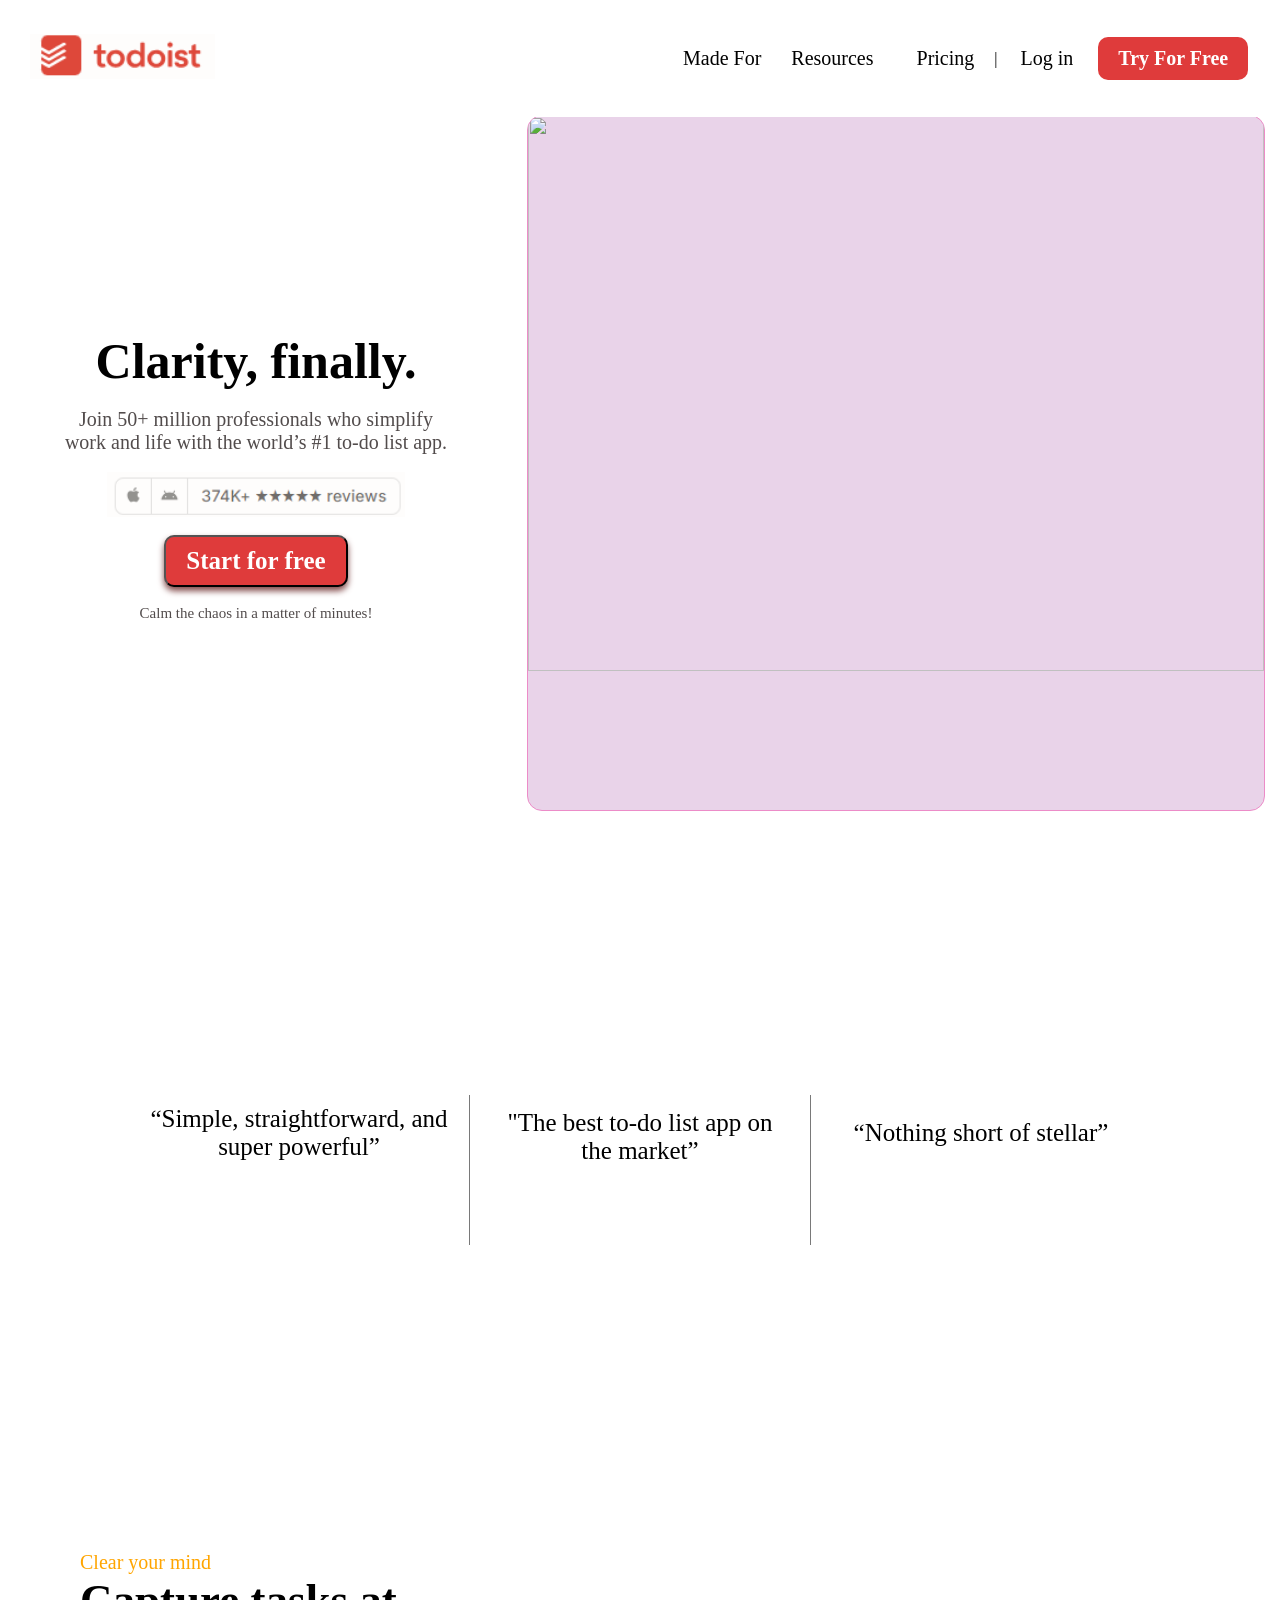
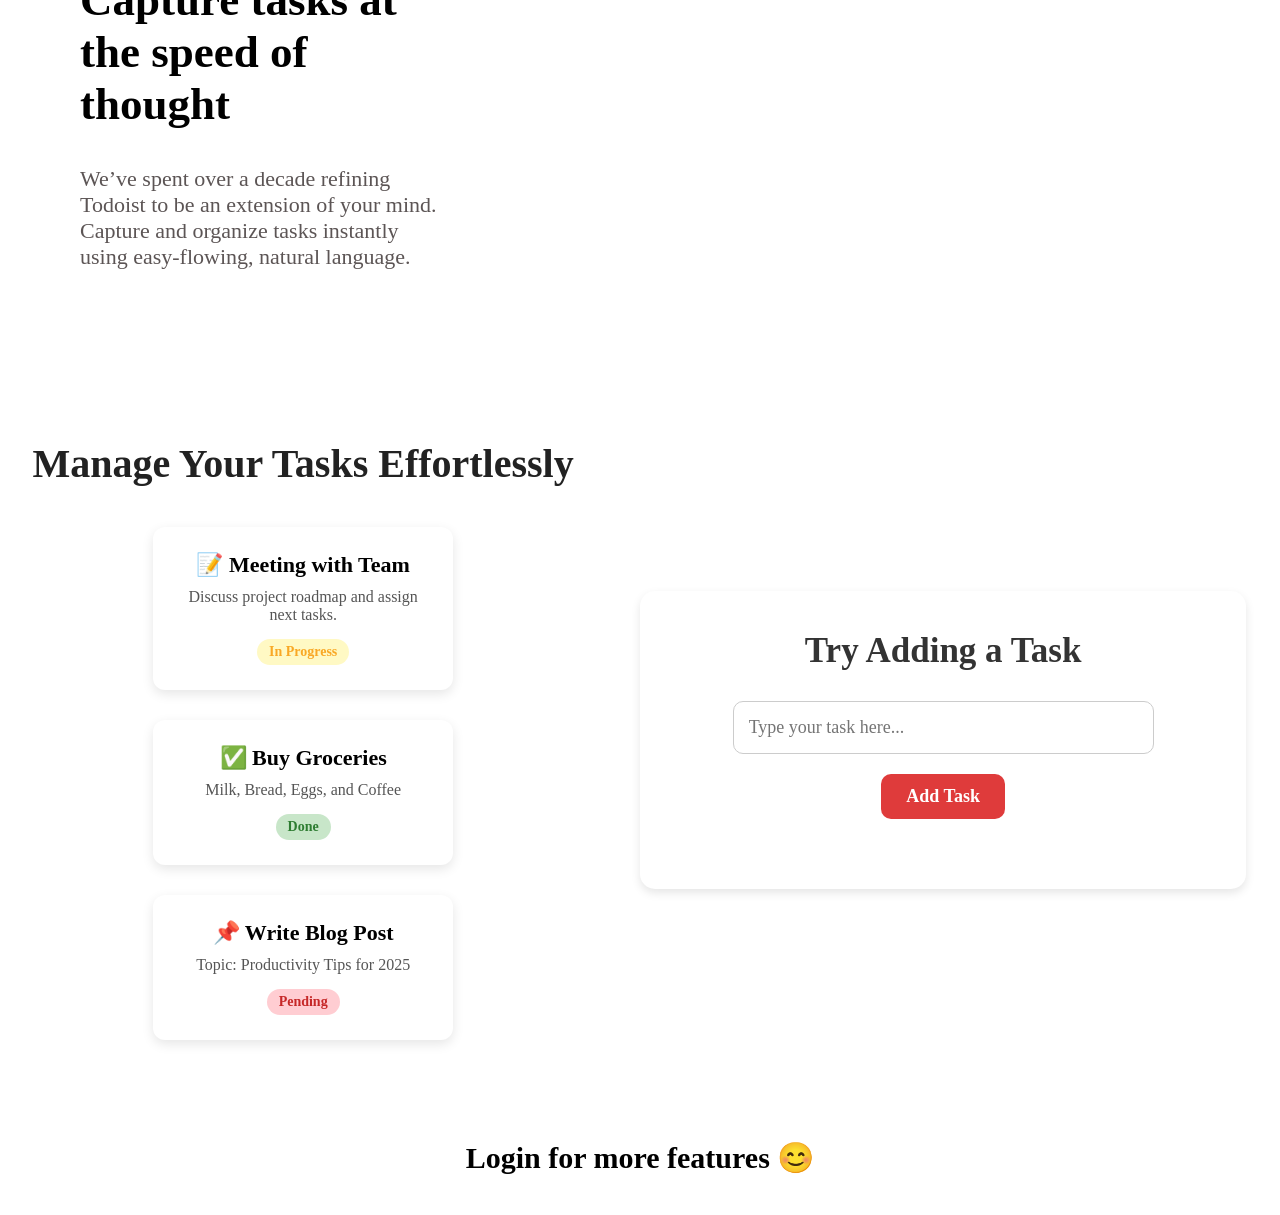
==== frontend/index.html @ b79b5ca9 "Initial commit - organized folder structure" ====
<!DOCTYPE html>
<html lang="en">
<head>
  <meta charset="UTF-8" />
  <meta name="viewport" content="width=device-width, initial-scale=1.0"/>
  <title>Todoist Website</title>
  <link rel="stylesheet" href="style.css">
  <script defer src="script.js"></script>
  <link href="https://cdn.jsdelivr.net/npm/remixicon@4.5.0/fonts/remixicon.css" rel="stylesheet"/>
</head>
<body>
  <div id="main">
    <div id="header">
      <div id="logo1">
        <a href="http://127.0.0.1:5500/website3/">
          <img src="img1.png" alt="Logo"/>
        </a>
      </div>
      <div id="info">
        <div class="menu-item">
          <div class="dropdown-toggle">
            <span class="text0">Made For</span>
            <i class="ri-arrow-down-s-line"></i>
          </div>
          <div class="options" id="dropdownMenu">
            <a href="https://example.com/Task Management"><i class="ri-checkbox-circle-line"></i>Task Management</a>
            <a href="https://example.com/Project Management"><i class="ri-file-list-line"></i>Project Management</a>
            <a href="https://example.com/Time management"><i class="ri-alarm-line"></i>Time management</a>
            <a href="https://example.com/Team Work"><i class="ri-group-line"></i>Team Work</a>
          </div>
        </div>
        <div class="menu-item">
          <div class="dropdown-toggle">
            <span class="text0">Resources</span>
            <i class="ri-arrow-down-s-line"></i>
          </div>
          <div class="options" id=""dropdownMenu>
            <a href="https://example.com/Integrations"><i class="ri-plug-2-line"></i></i>Integrations</a>
            <a href="https://example.com/Templates"><i class="ri-file-2-line"></i>Templates</a>
            <a href="https://example.com/Getting started"><i class="ri-flashlight-line"></i>Getting started</a>
            <a href="https://example.com/Help centre"><i class="ri-questionnaire-fill"></i>Help centre</a>
            <a href="https://example.com/Productivity methods +Quiz"><i class="ri-question-mark"></i>Productivity methods +Quiz</a>
            <a href="https://example.com/nspiration Hubs"><i class="ri-lightbulb-line"></i>nspiration Hubs</a>
            <a href="https://example.com/Downloads"><i class="ri-download-2-line"></i>Downloads</a>
          </div>
        </div>
        <div class="about" ><a href="Pricing">Pricing</a></div>
      </div>
      <span>   |     </span>
      <div class="about"><a href="login">Log in</a></div>
      <div class="start"><a href="try for free">Try For Free</a></div>
    </div>
    <div id="Fakeheader"></div>
    <div id="page1">
      <div id="div1" class="first"> 
        <br><br><br>
      <p style="font-size: 50px;font-weight: bold;">Clarity, finally.</p><br>
      <p style="font-size: 20px;font-weight: normal;color: rgb(82, 76, 76);">Join 50+ million professionals who simplify <br>work and life with the world’s #1 to-do list app.</p><br>
      <img src="img2.png" alt=""><br>
      <button id="button" class="start"><a href="link5">Start for free</a></button><br>
      <p style="font-size: 15px;font-weight: normal;color:rgb(82, 76, 76); ;">Calm the chaos in a matter of minutes!</p>
      </div>
      <div id="div2" class="first">
        <img src="https://res.cloudinary.com/imagist/image/fetch/q_auto,f_auto,c_scale,w_1536/https%3A%2F%2Fwww.todoist.com%2Fstatic%2Fhome-teams%2Fintro%2Fwide%2Fheaderui.en.png" alt="">
      </div>
    </div>
    <div id="page2">
      <div id="div3" class="second">
        <p class="text">“Simple, straightforward,
          and super powerful”</p><br><br><br>
        <img src="https://res.cloudinary.com/imagist/image/upload/h_114,e_colorize,o_48,co_rgb:17150f7a/v1715868560/the-verge_gdh1dw.png" alt="">
      </div>
      <div class="divider"></div>
      <div id="div4" class="second">
        <p class="text"><br>"The best to-do list app
          on the market”</p><br><br><br>
          <img src="https://res.cloudinary.com/imagist/image/upload/h_114,e_colorize,o_48,co_rgb:17150f7a/v1715868560/pc-mag_ak9mna.png" alt="">
      </div>
      <div class="divider"></div>
      <div id="div5" class="second">
        <p class="text">“Nothing short of stellar”</p><br><br><br>
        <img src="https://res.cloudinary.com/imagist/image/upload/h_114,e_colorize,o_48,co_rgb:17150f7a/v1715868560/techradar_qt0nt6.png" alt="">
      </div>
    </div>
    <div id="page3">
      <div id="div6" class="third">
        <p id="text1">Clear your mind</p>
        <p id="text2">Capture tasks at the speed of thought</p> <br><br>
        <p id="text3">We’ve spent over a decade refining Todoist to be an extension of your mind. Capture and organize tasks instantly using easy-flowing, natural language.</p>
      </div>
      <div id="div7" class="third">
        <div class="video-container" onmouseover="showControls()" onmouseout="hideControls()">
          <video id="myVideo" width="600" height="auto" autoplay muted>
            <source src="video4.mp4" type="video/mp4">
            Your browser does not support the video tag.
          </video>
          <div class="controls-overlay" id="controls">
            <button id="playBtn" onclick="playVideo()" style="font-size: 30px;">Play</button>
            <button id="pauseBtn" onclick="pauseVideo()" style="font-size: 30px;">Pause</button>
            <button id="replayBtn" onclick="replayVideo()" style="font-size: 30px;">Replay</button>
          </div>
        </div>
      </div> 
    </div>
    <div id="page4">
      <div class="task-section">
        <h2 class="task-title">Manage Your Tasks Effortlessly</h2>
        <div class="task-board">
          <div class="task-card">
            <h3>📝 Meeting with Team</h3>
            <p>Discuss project roadmap and assign next tasks.</p>
            <span class="tag in-progress">In Progress</span>
          </div>
          <div class="task-card">
            <h3>✅ Buy Groceries</h3>
            <p>Milk, Bread, Eggs, and Coffee</p>
            <span class="tag done">Done</span>
          </div>
          <div class="task-card">
            <h3>📌 Write Blog Post</h3>
            <p>Topic: Productivity Tips for 2025</p>
            <span class="tag pending">Pending</span>
          </div>
        </div>
      </div>
      <div id="page5">
        <div class="demo-box">
          <h2>Try Adding a Task</h2>
          <input type="text" id="liveTaskInput" placeholder="Type your task here..." />
          <button id="liveAddTaskBtn">Add Task</button>
          <div id="liveTaskList"></div>
        </div>
      </div> 
    </div>
    <div style="display: flex; justify-content: center; align-items: center; padding: 40px;">
      <h3 style="font-size: 36px; text-align: center;font-size:30px;">Login for more features 😊</h3>
    </div> 
</body>
</html>
---- frontend/style.css ----
* {
    margin: 0;
    padding: 0;
    box-sizing: border-box;
    font-family:'Gill Sans';
  }
  html, body {
    height: 100%;
    width: 100%;
  }
  #main {
    height: 100%;
    width: 100%;
  }
  #header {
    height: 13%;
    width: 100%;
    position: fixed;
    background-color: white;
    display: flex;
    align-items: center;
    z-index: 10;
  }
  #info {
    display: flex;
    justify-content: space-between;
    align-items: center;
    padding: 10px;
    font-size: 18px;
    margin-left: 35%;
    gap: 5px;
  }
  #logo1 {
    margin-left: 30px;
  }
  #logo1 img {
    height: 45px;
    width: auto;
  }
  #fakeHeader {
    height: 10%;
    width: 100%;
  }
  #page1 {
    height: 100%;
    width: 100%;
    display:flex;
    align-items: center;
    justify-content: center;
  }
  .text0{
    font-size: 20px;
    border-radius: 10px;
  }
  .dropdown-toggle {
    display: flex;
    align-items: center;
    gap: 5px;
    padding: 10px;
    border-radius: 6px;
    cursor: pointer;
    transition: background 0.2s;
  }
  .dropdown-toggle:hover {
    background-color: #f2f2f2;
  }
  .options {
    display: none;
    position: absolute;
    background-color: white;
    box-shadow: 0px 4px 8px rgba(0, 0, 0, 0.1);
    top: 100%; 
    left: 0;
    border-radius: 5px;
    outline: 1px solid rgb(196, 186, 186);
    z-index: 1;
    min-width: 350px;
  }
  .options a {
    display:block;
    padding: 10px 15px;
    color: #333;
    margin: 10px;
    text-decoration: none;
    font-size: 15px;
  }
  .options a:hover {
    background-color: #f2f2f2;
    border-radius: 5px;
  }
  .menu-item:hover .options {
    display: block;
  }
   .menu-item {
    position: relative;
    display: flex;
    flex-direction: column;
    align-items: flex-start;
  }
  .start{
    font-weight: bold;
    padding: 10px 20px;
    background-color: rgb(223, 59, 59);
    margin-left: 15px;
    border-radius: 10px;
    font-size: 20px;

  }
  .start a{
    text-decoration: none;
    color: white;
    font-weight: bold;
  }
  .start:hover{
    background-color: rgb(175, 33, 33);
  }
  .about {
    margin-left: 13px;
    padding:10px;
    font-size: 20px;
    border-radius: 5px;
  }
  .about a {
    text-decoration: none;
    color: black;
  }
  .about:hover{
    background-color: #f2f2f2;
  }
  #div1{
    color:black;
    display: flex;
    justify-content: center;  
    align-items: center;    
    text-align: center;  
    flex-direction: column;        
    height: 100%;
    width: 40%;
  }
  #div1 img{
    height:45px;
    width:auto;
  }
  #div2 {
    height: 100%;
    width: 60%;
    padding:15px;
    padding-bottom: 15px;
  }
  .first{
    height: 100%;
    width: 50%;
  }
  #button {
    font-size: 28px;
    margin-right: 15px;
    box-shadow: 0 4px 6px rgb(131, 75, 75);
    transition: transform 0.2s ease, box-shadow 0.2s ease;
    font-size: 25px;
  }
  #button:hover {
    transform: translateY(-5px); /* Moves up a little */
    box-shadow: 0 8px 12px rgb(172, 102, 102) /* Deeper shadow */
  }
  #button:active {
    transform: translateY(2px); /* Moves DOWN when clicked */
    box-shadow: 0 2px 4px rgb(206, 120, 120) /* Smaller shadow */
  }
  #div2 img{
    height:80%;
    width: 100%;
    display: flex;
    justify-content: center;  
    align-items: center;
    margin-top: 100px;
    border: 0.1px solid #ec8cc8;     
   border-radius: 15px;        
    display: inline-block; 
    background-color: rgb(233, 211, 233);
  }
  #page2 {
    height: 60%;
    width: 100%;
    display:flex;
    align-items: center;
    justify-content: center;
    background-image: url(https://res.cloudinary.com/imagist/image/fetch/q_auto,f_auto,c_scale,w_1536/https%3A%2F%2Fwww.todoist.com%2Fstatic%2Fhome%2Fcustomer-logos-bg%402x.png);
    background-position: 30%center;
  }
  .second { 
    height:300px;
    width:300px;
    display:flex;
    align-items: center;
    justify-content: center;
    text-align: center;
    margin: 20px;
    flex-direction: column;
  }
  .divider{
    height :150px;
    width:1px;
    background-color: #797979;
  }
  .text {
    font-size: 25px;
    font-family:Cambria, Cochin, Georgia, Times, 'Times New Roman', serif;
  }
  #div3 img{
    height:20px;
    width:auto;
  }
  #div4 img{
    height:40px;
    width:auto;
  }
  #div5 img{
    height:20px;
    width:auto;
  }
   #page3 {
    height: 60%;
    width: 100%;
    display:flex;
    align-items: center;
    justify-content: center;
  }
  .third { 
      height:600px;
      width: 600px;
      display:flex;
      justify-content: center;
      margin: 80px;
      flex-direction:column; 
    } 
  .video-container {
    position: relative;
    display: inline-block;
  }
  .controls-overlay {
    position: absolute;
    bottom: 40%;
    left: 43%;
    display: none;
    gap: 10px;
    z-index: 1;
  }
  .controls-overlay button {
    padding: 5px 10px;
    background-color: rgba(117, 109, 109, 0.8);
    border: none;
    cursor: pointer;
    border-radius: 4px;
    color: white;
    border-radius: 10px;
    font-size: medium;
  }
  #text1 {
    color: orange;
    font-size: 20px;
  }
  #text2 {
    font-size: 45px;
    font-weight: bold;
  }
  #text3 {
    font-size: 22px;
    color:rgb(92, 85, 85);
  }

  #page4 {
    height: 80%;
    width: 100%;
    display:flex;
    align-items: center;
    justify-content: center;
  }
  .task-section {
    width: 90%;
    max-width: 1200px;
    text-align: center;
  }
  .task-title {
    font-size: 40px;
    margin-bottom: 40px;
    color: #222;
  }
  .task-board {
    display: flex;
    flex-wrap: wrap;
    justify-content: center;
    gap: 30px;
  }
  .task-card {
    background-color: white;
    padding: 25px;
    width: 300px;
    box-shadow: 0 4px 12px rgba(0,0,0,0.1);
    border-radius: 12px;
    transition: transform 0.2s, box-shadow 0.2s;
  }
  .task-card:hover {
    transform: translateY(-5px);
    box-shadow: 0 8px 16px rgba(0,0,0,0.15);
  }
  .task-card h3 {
    margin-bottom: 10px;
    font-size: 22px;
  }
  .task-card p {
    color: #555;
    font-size: 16px;
    margin-bottom: 15px;
  }
  .tag {
    display: inline-block;
    padding: 5px 12px;
    border-radius: 20px;
    font-size: 14px;
    font-weight: bold;
  }
  .tag.done {
    background-color: #c8e6c9;
    color: #2e7d32;
  } 
  .tag.in-progress {
    background-color: #fff9c4;
    color: #f9a825;
  }
  .tag.pending {
    background-color: #ffcdd2;
    color: #c62828;
  }

  #page5 {
    height: 80%;
    width: 100%;
    bottom: 30px;
    display:flex;
    align-items: center;
    justify-content: center;
  }
  
  .demo-box {
    width: 90%;
    max-width: 700px;
    background-color: white;
    padding: 40px;
    border-radius: 15px;
    box-shadow: 0 4px 10px rgba(0,0,0,0.1);
    text-align: center;
  }
  
  .demo-box h2 {
    font-size: 35px;
    margin-bottom: 30px;
    color: #333;
  }
  
  #liveTaskInput {
    width: 80%;
    padding: 15px;
    font-size: 18px;
    border: 1px solid #ccc;
    border-radius: 10px;
    margin-bottom: 20px;
  }
  
  #liveAddTaskBtn {
    padding: 12px 25px;
    background-color: rgb(223, 59, 59);
    color: white;
    font-size: 18px;
    font-weight: bold;
    border: none;
    border-radius: 10px;
    cursor: pointer;
    transition: background 0.3s;
  }
  
  #liveAddTaskBtn:hover {
    background-color: rgb(175, 33, 33);
  }
  
  #liveTaskList {
    margin-top: 30px;
    text-align: left;
  }
  
  .live-task-item {
    padding: 15px;
    background-color: #f0f0f0;
    border-left: 5px solid #d9534f;
    border-radius: 10px;
    margin-bottom: 10px;
    font-size: 18px;
  }
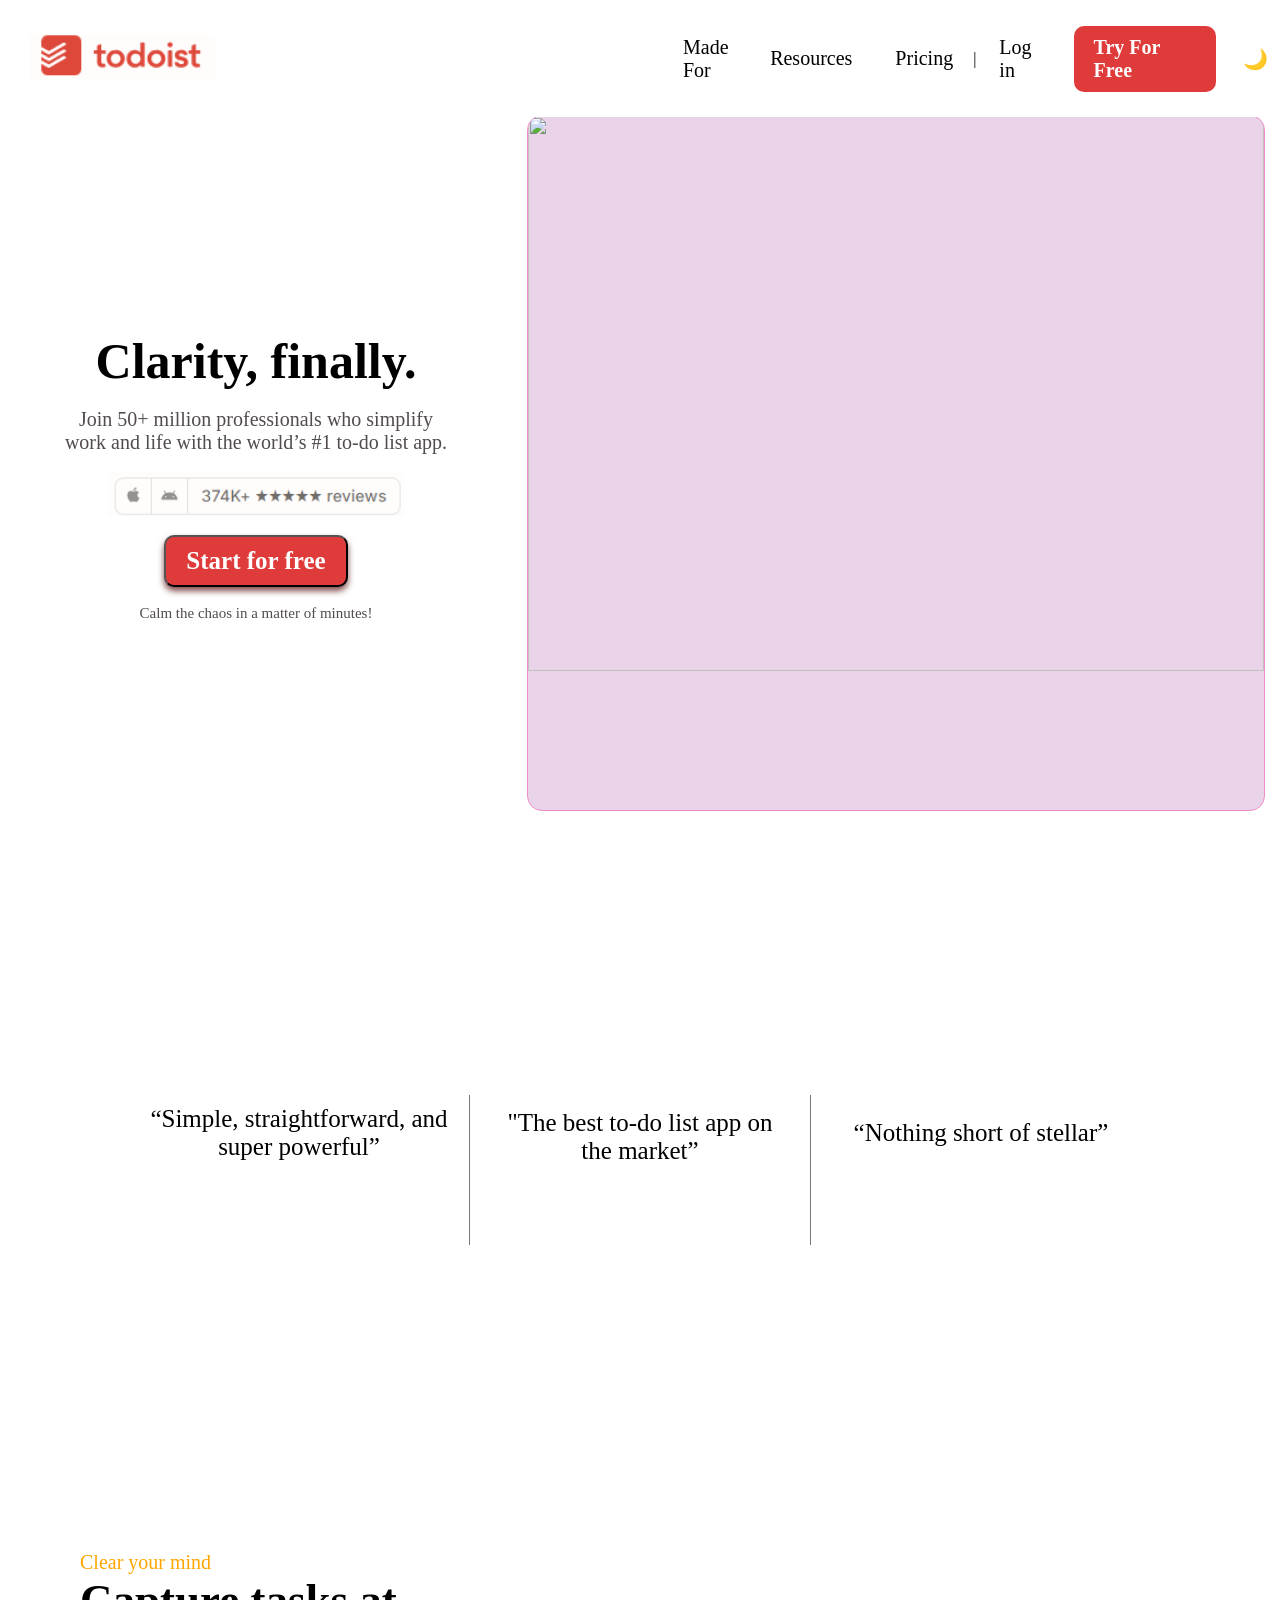
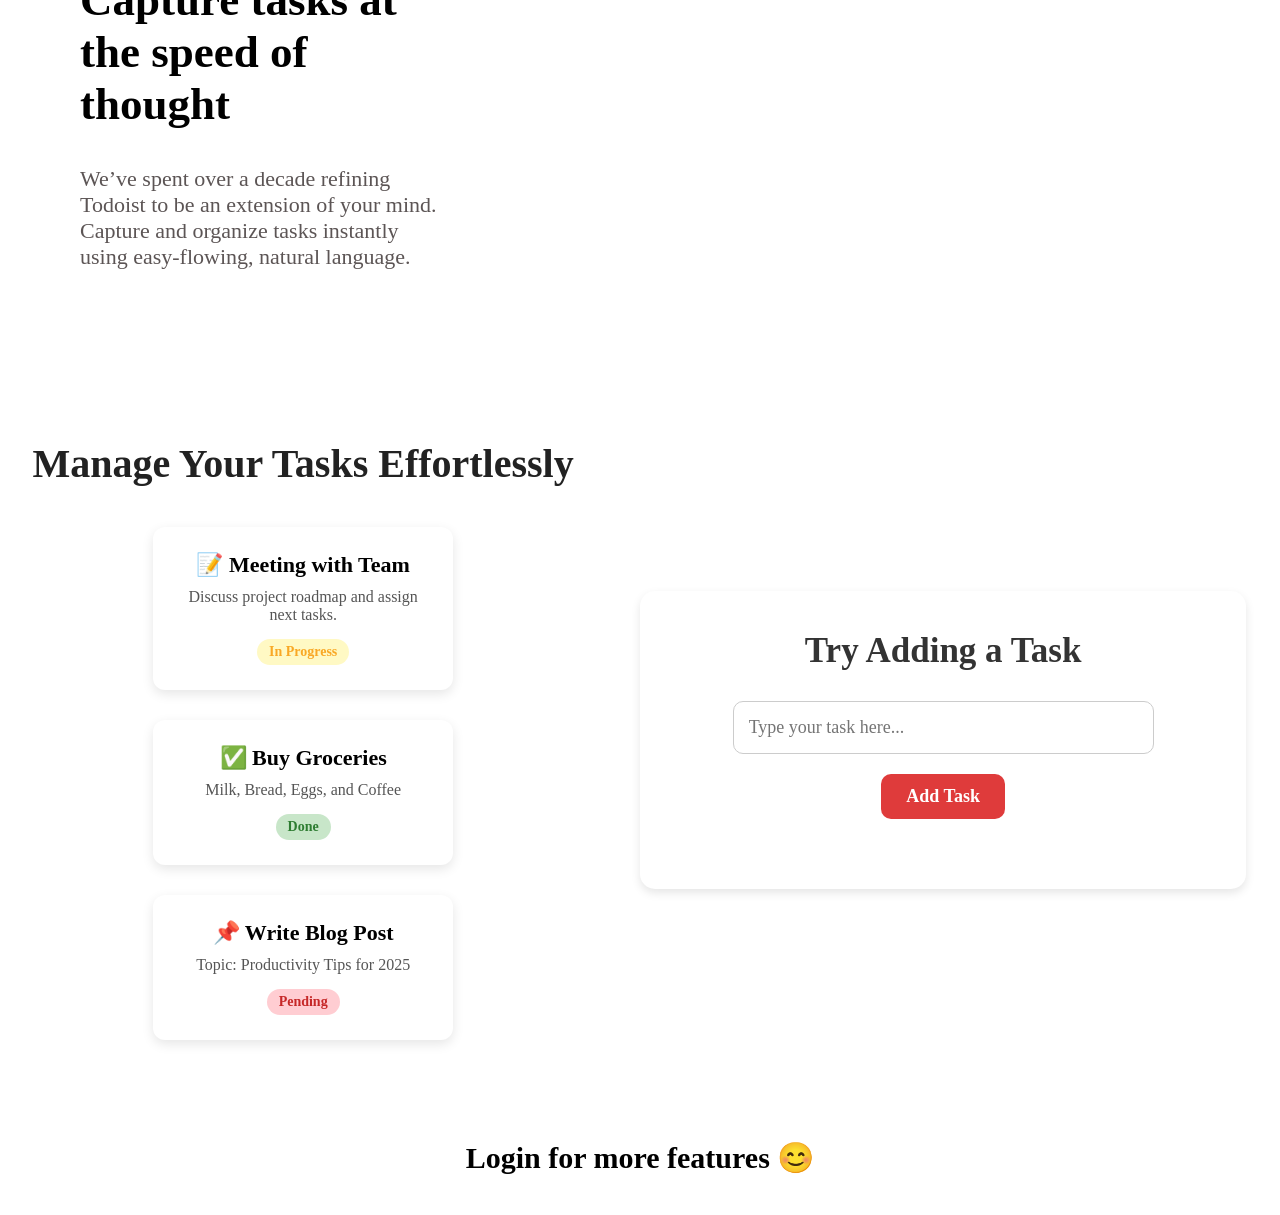
==== commit 272a74d0: "add dark mode toggle button" ====
--- a/frontend/index.html
+++ b/frontend/index.html
@@ -34,7 +34,7 @@
             <span class="text0">Resources</span>
             <i class="ri-arrow-down-s-line"></i>
           </div>
-          <div class="options" id=""dropdownMenu>
+          <div class="options" id="dropdownMenu">
             <a href="https://example.com/Integrations"><i class="ri-plug-2-line"></i></i>Integrations</a>
             <a href="https://example.com/Templates"><i class="ri-file-2-line"></i>Templates</a>
             <a href="https://example.com/Getting started"><i class="ri-flashlight-line"></i>Getting started</a>
@@ -49,8 +49,9 @@
       <span>   |     </span>
       <div class="about"><a href="login">Log in</a></div>
       <div class="start"><a href="try for free">Try For Free</a></div>
+      <button id="darkModeBtn">🌙</button>
     </div>
-    <div id="Fakeheader"></div>
+    <div id="fakeheader"></div>
     <div id="page1">
       <div id="div1" class="first"> 
         <br><br><br>
@@ -135,5 +136,6 @@
     <div style="display: flex; justify-content: center; align-items: center; padding: 40px;">
       <h3 style="font-size: 36px; text-align: center;font-size:30px;">Login for more features 😊</h3>
     </div> 
+    </div>
 </body>
 </html>
--- a/frontend/style.css
+++ b/frontend/style.css
@@ -397,6 +397,114 @@
   }
   
 
-
-
-  
+  @media (max-width: 768px) {
+  #header {
+    flex-wrap: wrap;
+    height: auto;
+    padding: 10px;
+  }
+
+  #info {
+    margin-left: 0;
+    flex-wrap: wrap;
+    font-size: 14px;
+  }
+
+  #page1 {
+    flex-direction: column;
+    height: auto;
+    padding-top: 100px;
+  }
+
+  #div1, #div2 {
+    width: 100%;
+    text-align: center;
+  }
+
+  #div2 img {
+    margin-top: 20px;
+    width: 100%;
+  }
+
+  #page2 {
+    flex-direction: column;
+    height: auto;
+    padding: 20px;
+  }
+
+  .divider {
+    height: 1px;
+    width: 80%;
+  }
+
+  #page3 {
+    flex-direction: column;
+    height: auto;
+  }
+
+  .third {
+    width: 90%;
+    margin: 20px auto;
+  }
+
+  #myVideo {
+    width: 100%;
+  }
+
+  .task-board {
+    flex-direction: column;
+    align-items: center;
+  }
+}
+
+#darkModeBtn {
+  margin-left: 15px;
+  padding: 8px 12px;
+  border-radius: 50%;
+  border: none;
+  font-size: 20px;
+  cursor: pointer;
+  background-color: transparent;
+}
+
+body.dark {
+  background-color: #1a1a2e;
+  color: white;
+}
+
+body.dark #header {
+  background-color: #16213e;
+}
+
+body.dark #page2 {
+  background-color: #16213e;
+}
+
+body.dark #page3 {
+  background-color: #1a1a2e;
+}
+
+body.dark #page4 {
+  background-color: #1a1a2e;
+}
+
+body.dark .task-card {
+  background-color: #16213e;
+  color: white;
+}
+
+body.dark .demo-box {
+  background-color: #16213e;
+  color: white;
+}
+
+body.dark .about a {
+  color: white;
+}
+
+body.dark .text0 {
+  color: white;
+}
+
+
+  
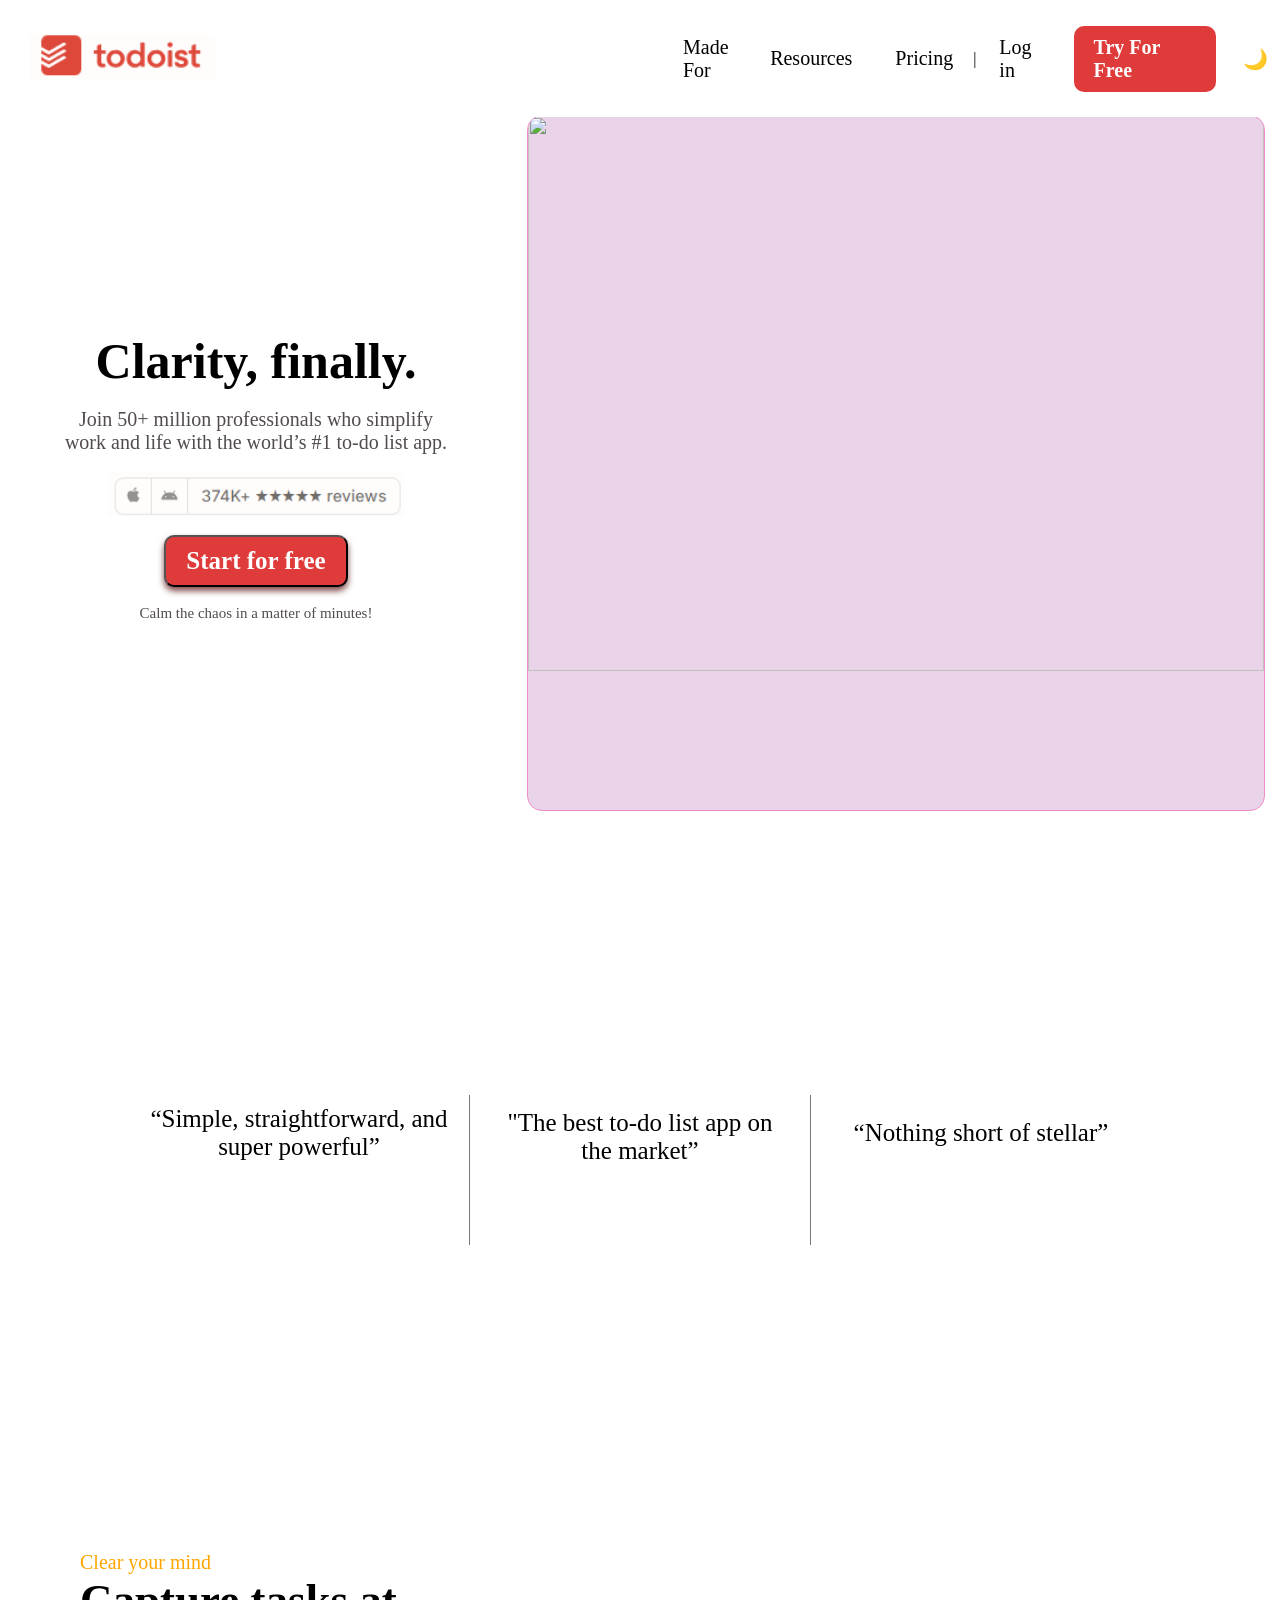
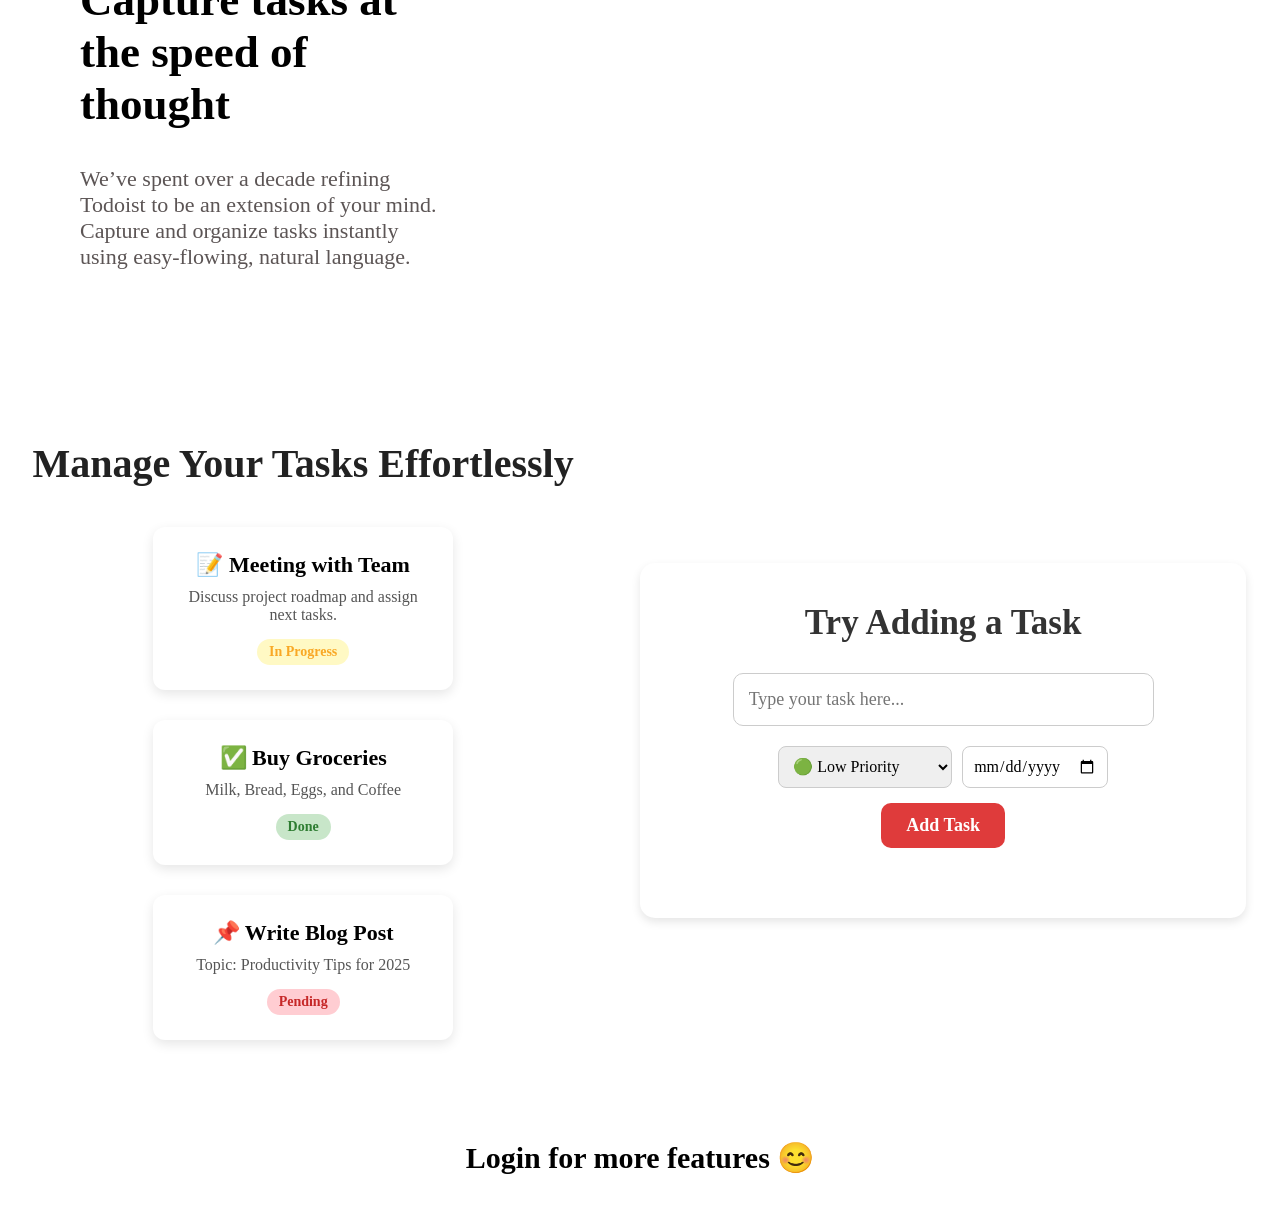
==== commit d772c37c: "add task priority and due date" ====
--- a/frontend/index.html
+++ b/frontend/index.html
@@ -128,7 +128,15 @@
         <div class="demo-box">
           <h2>Try Adding a Task</h2>
           <input type="text" id="liveTaskInput" placeholder="Type your task here..." />
-          <button id="liveAddTaskBtn">Add Task</button>
+            <div style="display:flex; gap:10px; justify-content:center; margin-bottom:15px; flex-wrap:wrap;">
+              <select id="prioritySelect">
+                <option value="low">🟢 Low Priority</option>
+                <option value="medium">🟡 Medium Priority</option>
+                <option value="high">🔴 High Priority</option>
+              </select>
+              <input type="date" id="dueDateInput" />
+            </div>
+<button id="liveAddTaskBtn">Add Task</button>
           <div id="liveTaskList"></div>
         </div>
       </div> 
--- a/frontend/style.css
+++ b/frontend/style.css
@@ -507,4 +507,81 @@
 }
 
 
-  
+/* Dark mode text fixes */
+body.dark #div1 p {
+  color: #e0e0e0 !important;
+}
+
+body.dark .task-title {
+  color: #e0e0e0;
+}
+
+body.dark .task-card h3 {
+  color: white;
+}
+
+body.dark .task-card p {
+  color: #b0b0b0;
+}
+
+body.dark .demo-box h2 {
+  color: #e0e0e0;
+}
+
+body.dark #liveTaskInput {
+  background-color: #0f3460;
+  color: white;
+  border-color: #444;
+}
+
+body.dark .live-task-item {
+  background-color: #0f3460;
+  color: white;
+}
+
+body.dark #text2 {
+  color: white;
+}
+
+body.dark #text3 {
+  color: #b0b0b0;
+}
+
+body.dark .options {
+  background-color: #16213e;
+}
+
+body.dark .options a {
+  color: #e0e0e0;
+}
+
+body.dark .dropdown-toggle:hover {
+  background-color: #0f3460;
+}
+
+#prioritySelect, #dueDateInput {
+  padding: 10px;
+  border-radius: 8px;
+  border: 1px solid #ccc;
+  font-size: 16px;
+  cursor: pointer;
+}
+
+body.dark #prioritySelect,
+body.dark #dueDateInput {
+  background-color: #0f3460;
+  color: white;
+  border-color: #444;
+}
+
+.priority-high { border-left: 5px solid red; }
+.priority-medium { border-left: 5px solid orange; }
+.priority-low { border-left: 5px solid green; }
+
+.task-meta {
+  font-size: 13px;
+  color: #888;
+  margin-top: 4px;
+}
+
+  
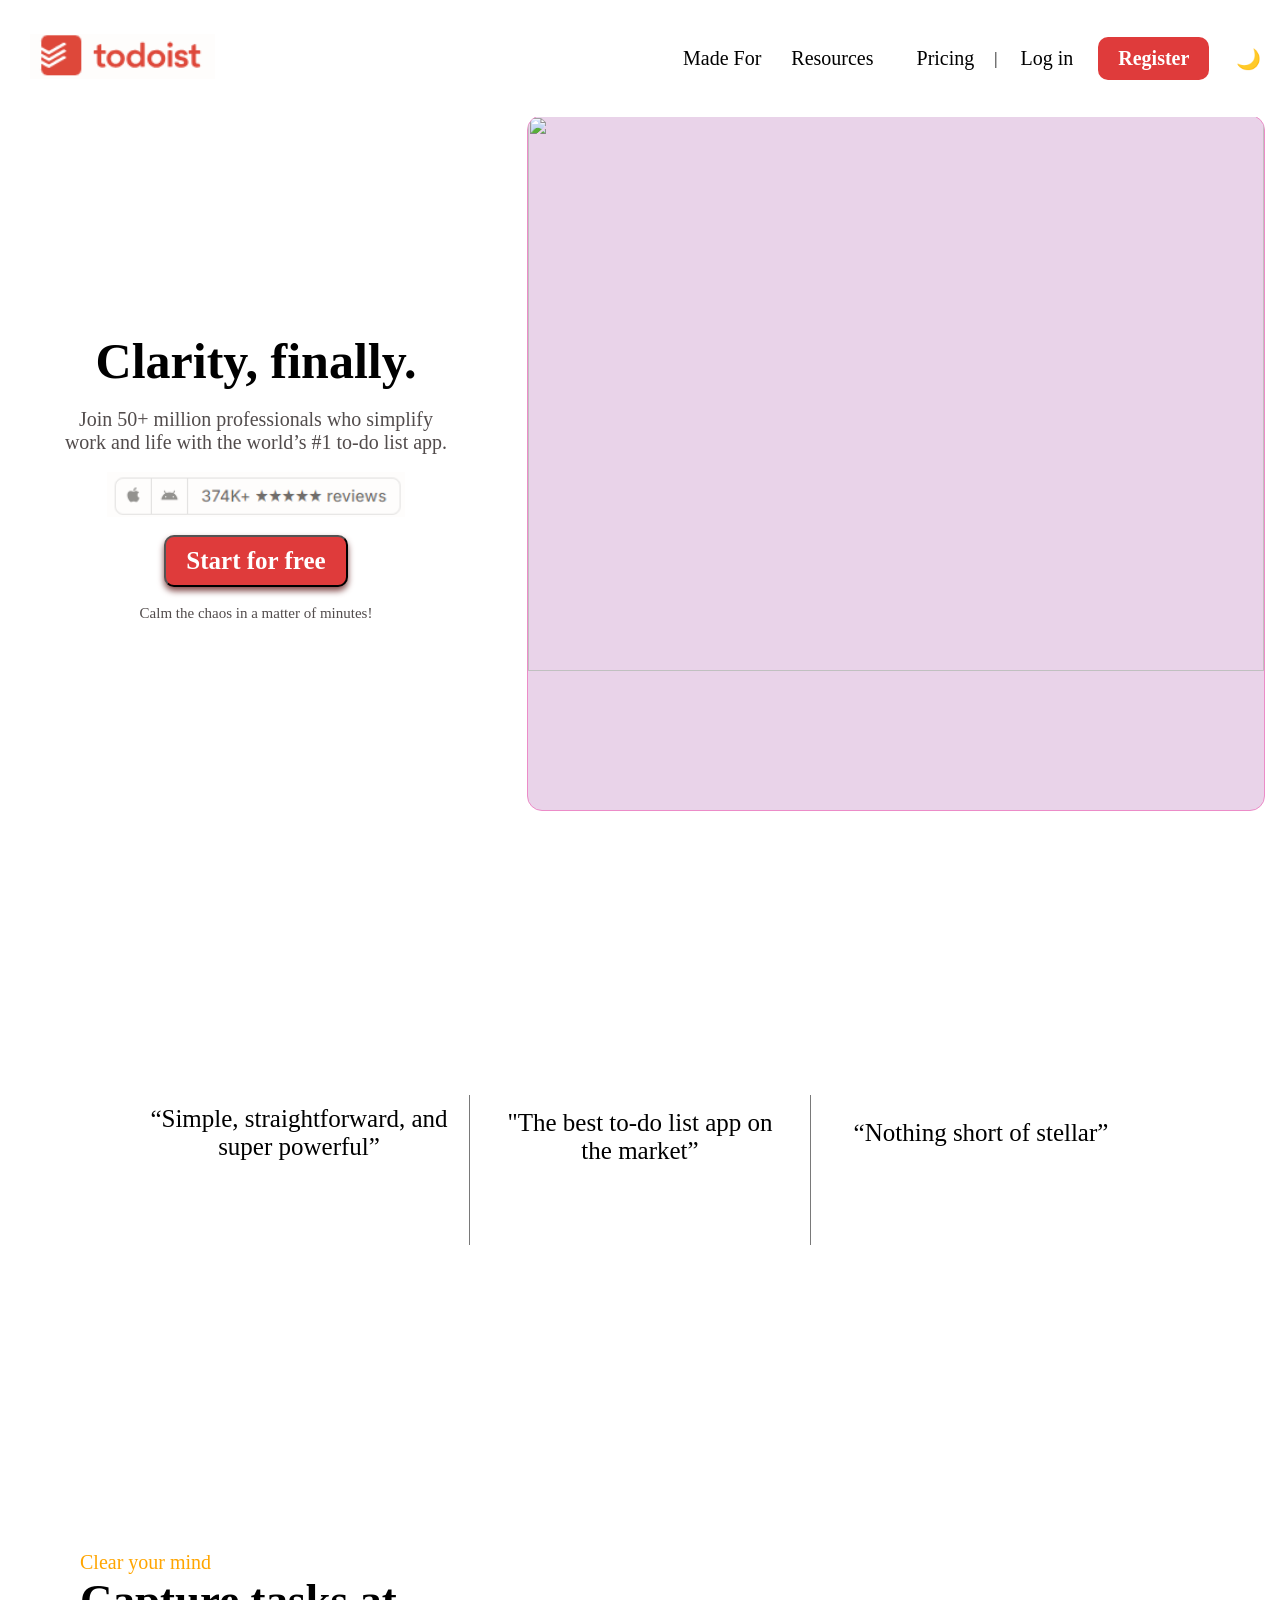
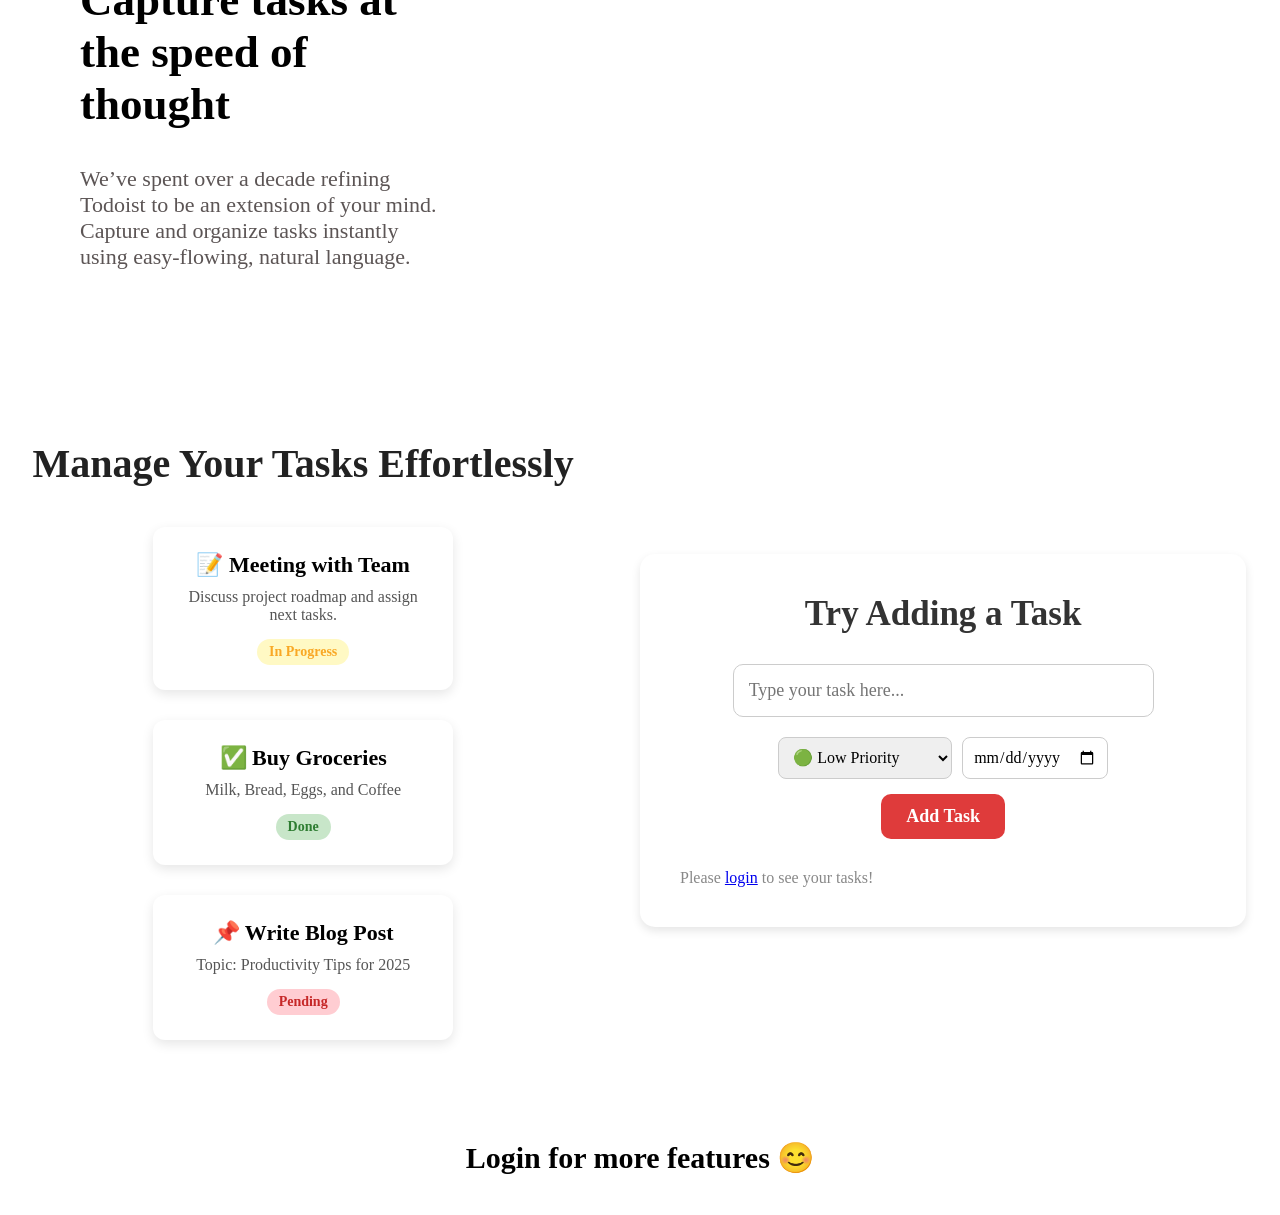
==== commit 8d52f37f: "Fix header buttons and logout styling" ====
--- a/frontend/index.html
+++ b/frontend/index.html
@@ -47,9 +47,10 @@
         <div class="about" ><a href="Pricing">Pricing</a></div>
       </div>
       <span>   |     </span>
-      <div class="about"><a href="login">Log in</a></div>
-      <div class="start"><a href="try for free">Try For Free</a></div>
+      <div class="about"><a href="login.html">Log in</a></div>
+      <div class="start"><a href="register.html">Register</a></div>
       <button id="darkModeBtn">🌙</button>
+      <button id="logoutBtn" style="display:none" class="logout-btn">Logout</button>
     </div>
     <div id="fakeheader"></div>
     <div id="page1">
--- a/frontend/style.css
+++ b/frontend/style.css
@@ -584,4 +584,86 @@
   margin-top: 4px;
 }
 
-  
+
+#auth-container {
+  height: 100vh;
+  display: flex;
+  align-items: center;
+  justify-content: center;
+  background-color: #f5f5f5;
+}
+
+#auth-box {
+  background: white;
+  padding: 40px;
+  border-radius: 15px;
+  box-shadow: 0 4px 20px rgba(0,0,0,0.1);
+  width: 400px;
+  text-align: center;
+}
+
+#auth-box h1 {
+  font-size: 30px;
+  margin-bottom: 10px;
+  color: #333;
+}
+
+#auth-box p {
+  color: #666;
+  margin-bottom: 20px;
+}
+
+#auth-box input {
+  width: 100%;
+  padding: 12px;
+  margin-bottom: 15px;
+  border: 1px solid #ddd;
+  border-radius: 8px;
+  font-size: 16px;
+}
+
+#auth-box button {
+  width: 100%;
+  padding: 12px;
+  background-color: rgb(223, 59, 59);
+  color: white;
+  border: none;
+  border-radius: 8px;
+  font-size: 18px;
+  font-weight: bold;
+  cursor: pointer;
+  margin-bottom: 15px;
+}
+
+#auth-box button:hover {
+  background-color: rgb(175, 33, 33);
+}
+
+#auth-box a {
+  color: rgb(223, 59, 59);
+  text-decoration: none;
+  font-weight: bold;
+}
+
+#error-msg {
+  margin-bottom: 10px;
+  font-size: 14px;
+  min-height: 20px;
+}
+  
+.logout-btn {
+  margin-left: 15px;
+  padding: 10px 20px;
+  background-color: transparent;
+  border: 2px solid rgb(223, 59, 59);
+  color: rgb(223, 59, 59);
+  border-radius: 10px;
+  font-size: 16px;
+  font-weight: bold;
+  cursor: pointer;
+}
+
+.logout-btn:hover {
+  background-color: rgb(223, 59, 59);
+  color: white;
+}
